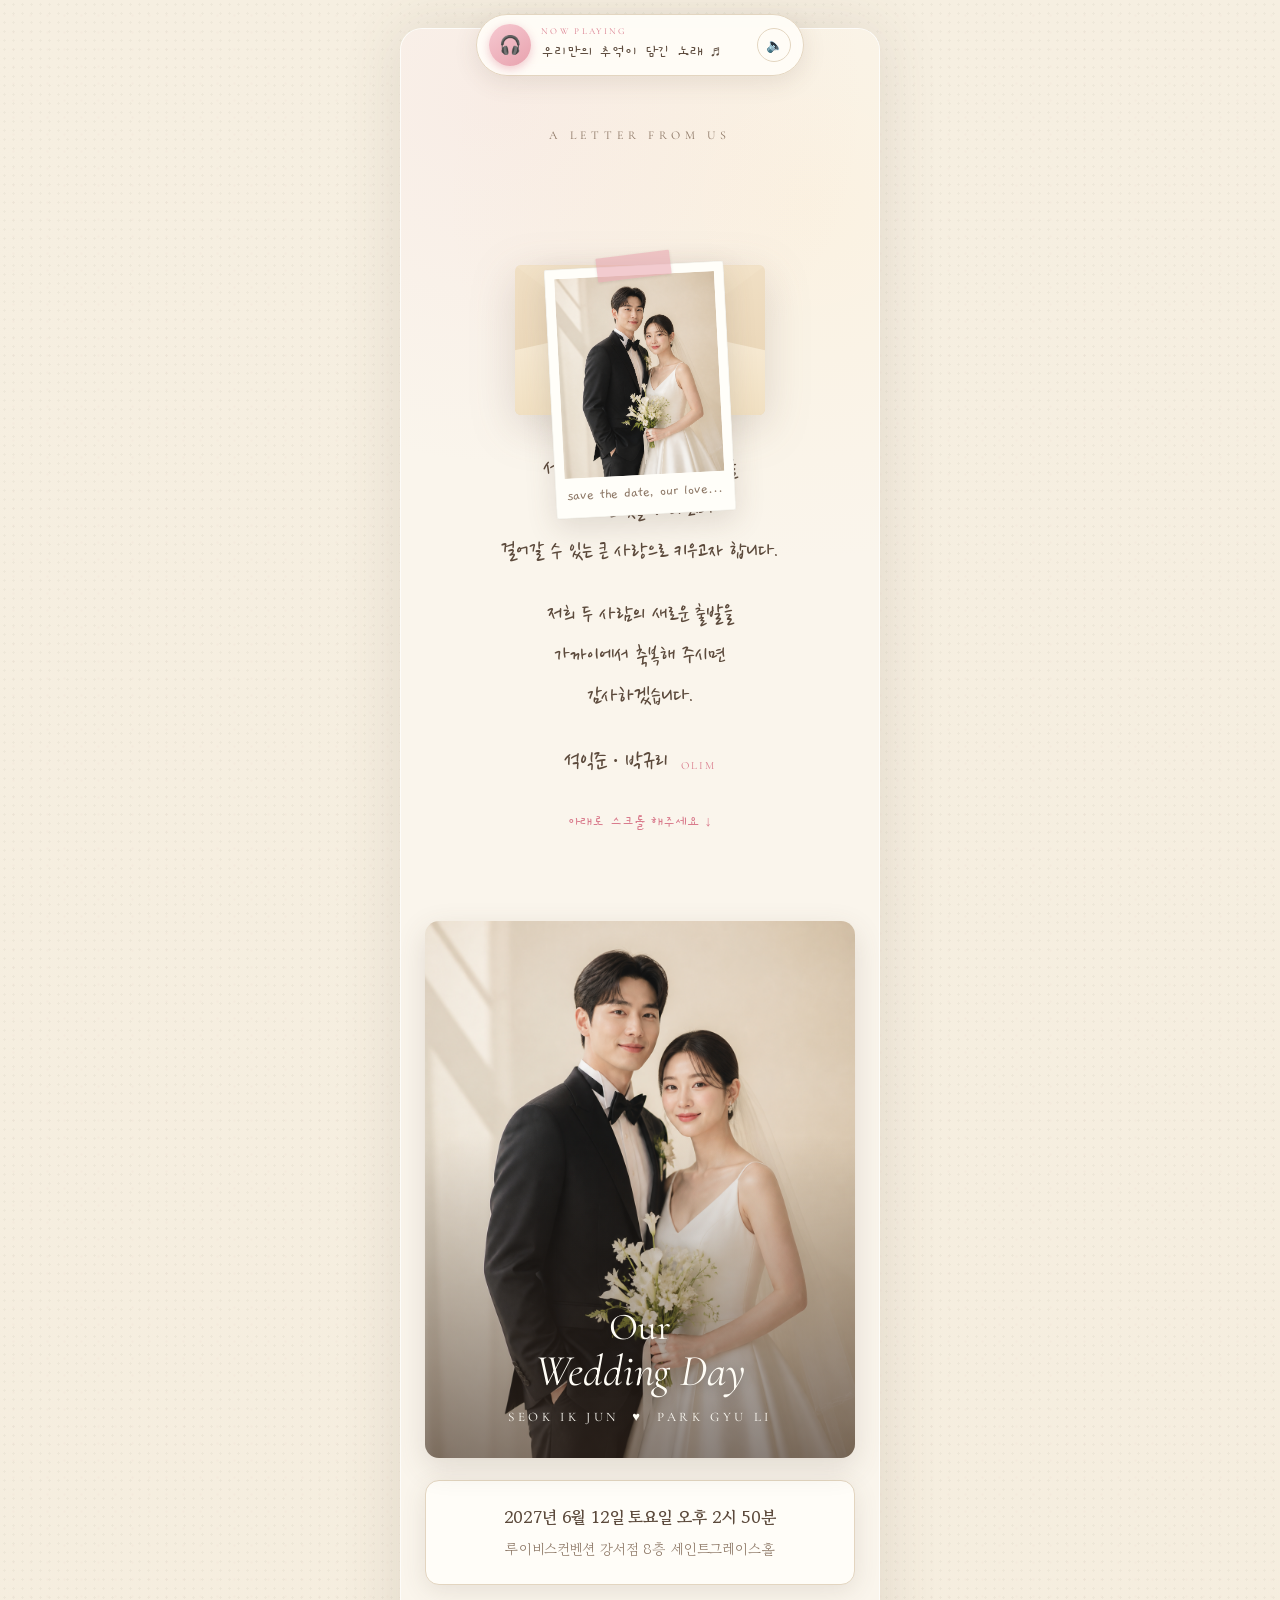
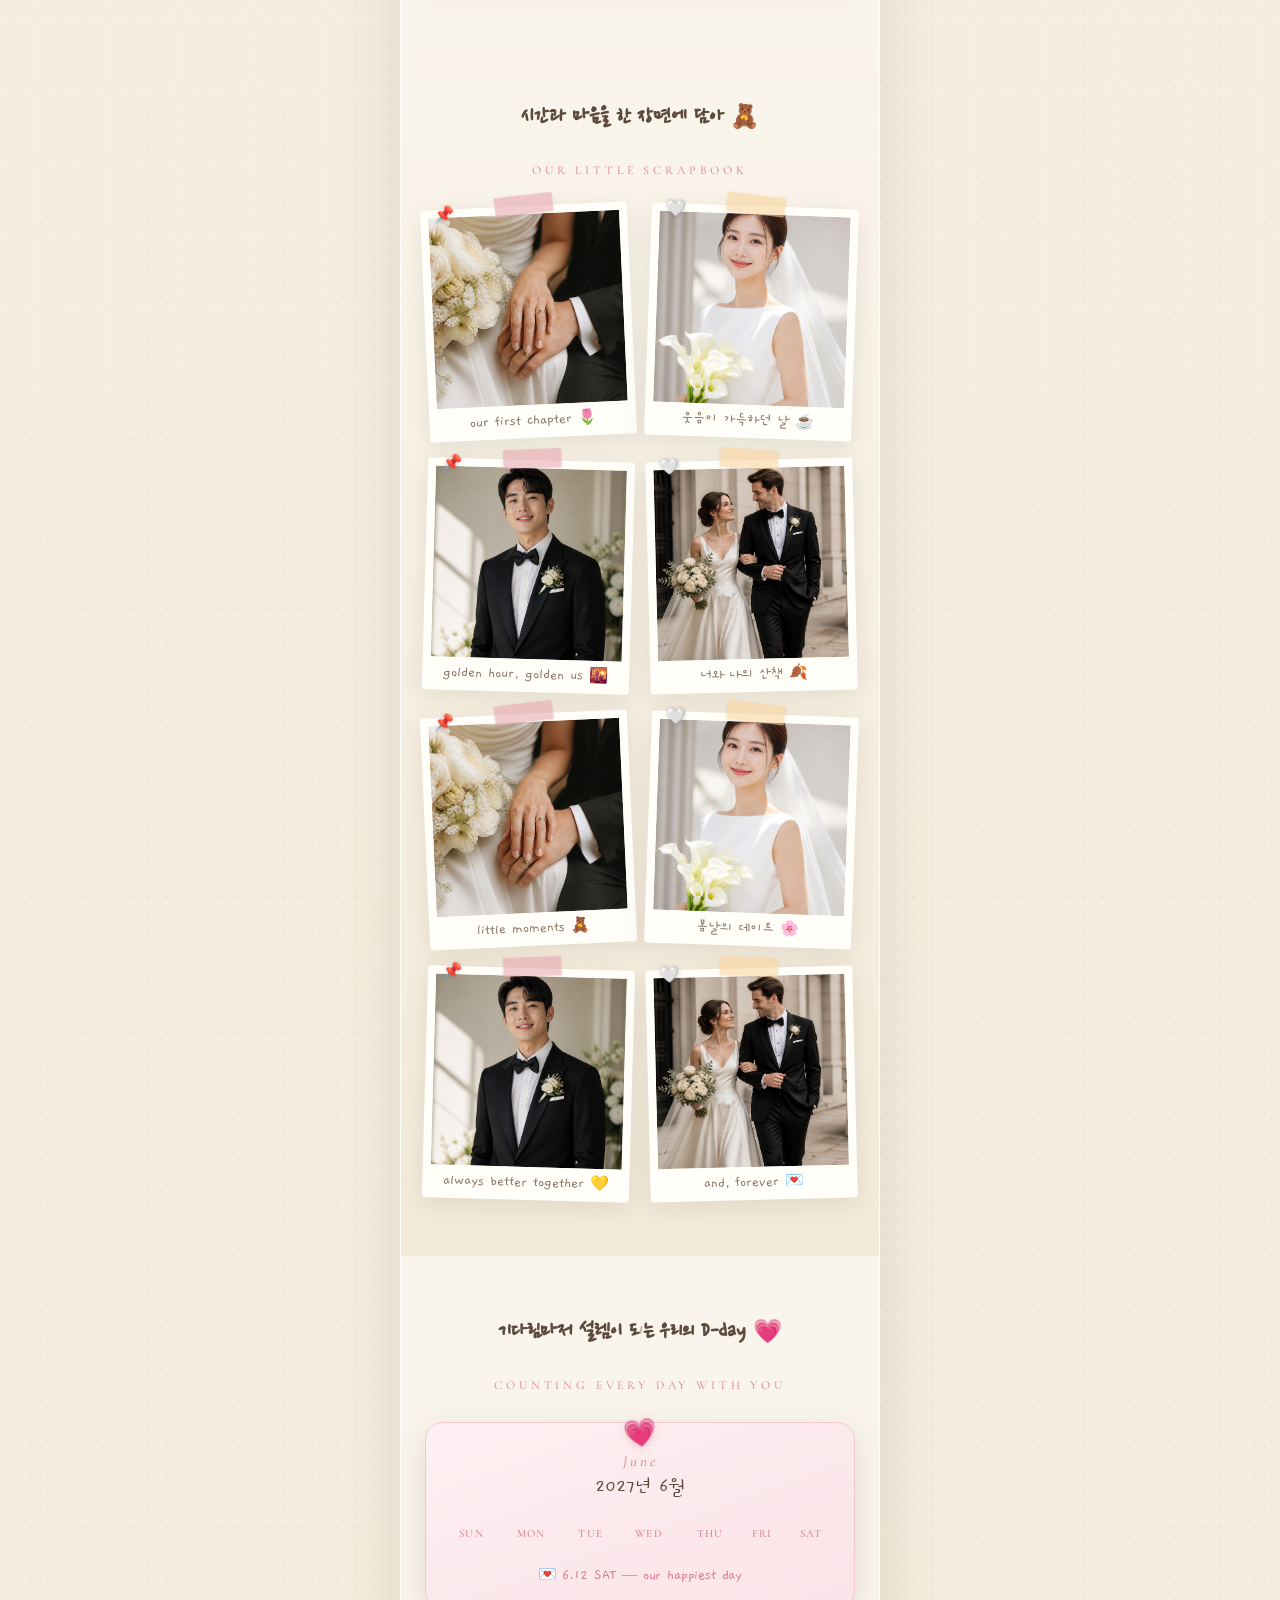
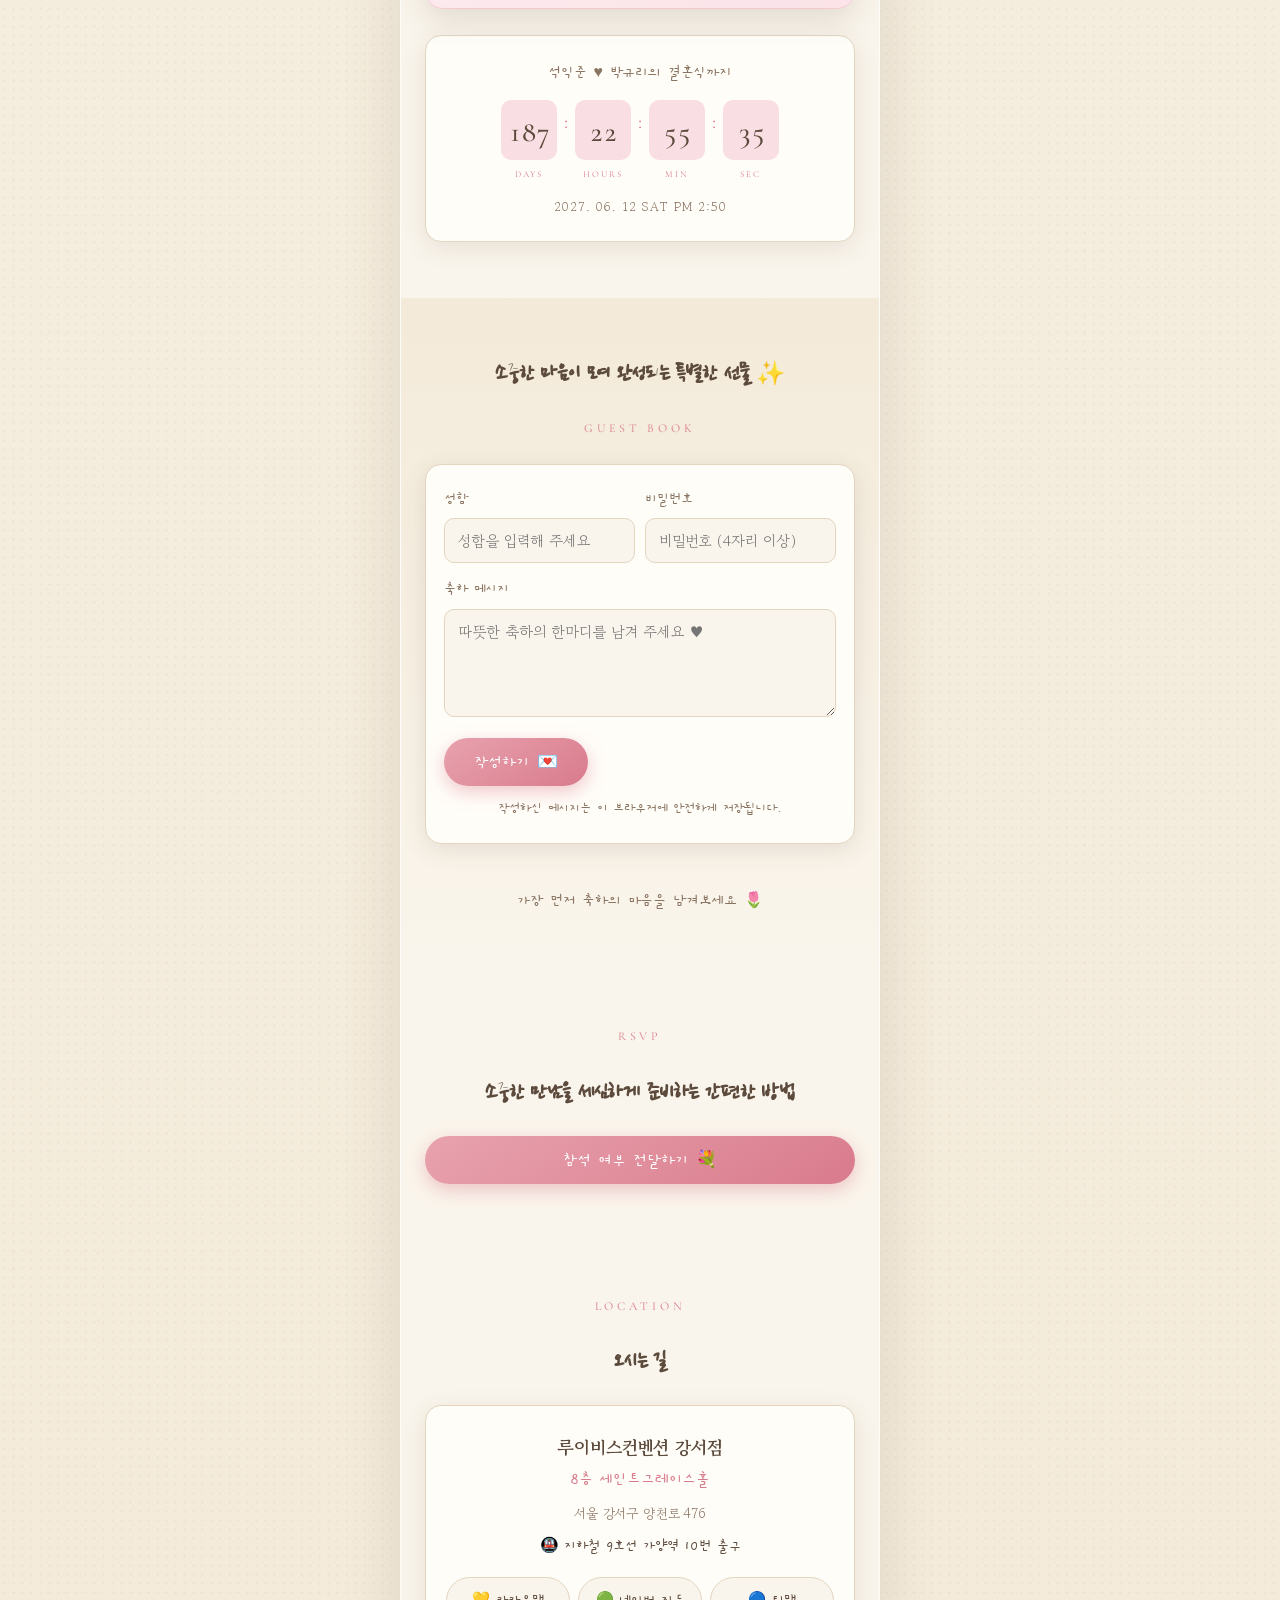
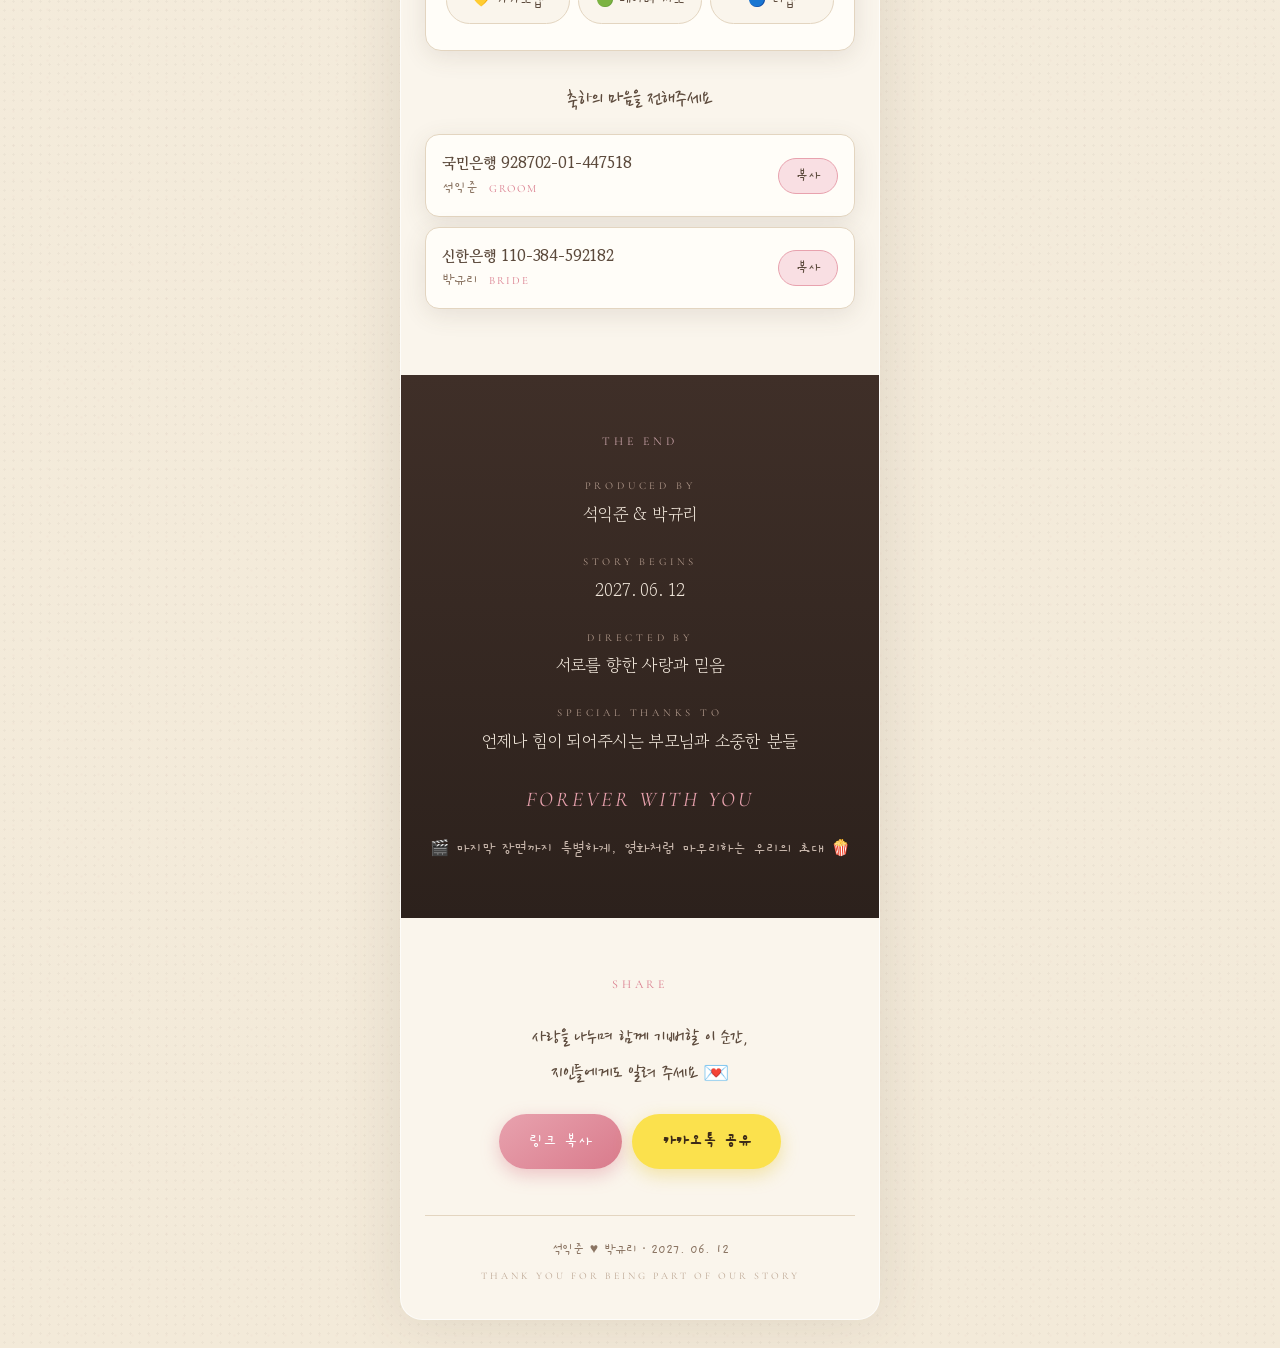
==== letter/index.html @ 95f26dcc "letter/: 감성 편지봉투·스크랩북 모바일 청첩장 추가 (기존 루트 청첩장 보존)" ====
<!DOCTYPE html>
<html lang="ko">
<head>
  <meta charset="UTF-8" />
  <meta name="viewport" content="width=device-width, initial-scale=1.0, viewport-fit=cover" />
  <title>석익준 ♥ 박규리 | A Letter From Us 💌</title>
  <meta name="description" content="서로 마주보며 다져온 시간들, 이제 한 곳을 바라보며 걸어갑니다. 2027. 06. 12. 석익준 · 박규리의 결혼식에 초대합니다." />
  <meta property="og:title" content="석익준 ♥ 박규리 | 감성 편지 청첩장" />
  <meta property="og:description" content="저희 두 사람의 새로운 출발을 가까이에서 축복해 주시면 감사하겠습니다. 2027. 06. 12 SAT PM 2:50, 루이비스컨벤션 강서점 세인트그레이스홀" />
  <meta property="og:image" content="../images/cover.jpg" />
  <meta property="og:type" content="website" />
  <link rel="preconnect" href="https://fonts.googleapis.com" />
  <link rel="preconnect" href="https://fonts.gstatic.com" crossorigin />
  <link href="https://fonts.googleapis.com/css2?family=Gaegu:wght@300;400;700&family=Nanum+Pen+Script&family=Gowun+Batang:wght@400;700&family=Cormorant+Garamond:ital,wght@0,400;0,500;1,400&display=swap" rel="stylesheet" />
  <link rel="stylesheet" href="style.css" />
</head>
<body>

  <!-- ══════════ BGM 플로팅 플레이어 ══════════ -->
  <div id="bgm-bar" class="bgm-bar" aria-label="배경음악 플레이어">
    <button id="bgm-toggle" class="bgm-toggle" type="button" aria-pressed="false" aria-label="음악 재생">
      <span class="bgm-icon" id="bgm-icon">🎧</span>
    </button>
    <div class="bgm-meta">
      <p class="bgm-label">NOW PLAYING</p>
      <p class="bgm-title" id="bgm-title">우리만의 추억이 담긴 노래 ♬</p>
    </div>
    <button id="bgm-mute" class="bgm-mute" type="button" aria-label="음소거">
      <span id="bgm-mute-icon">🔈</span>
    </button>
  </div>

  <div class="paper-wrap">

    <!-- ══════════ 섹션 1 · 편지 봉투 인트로 ══════════ -->
    <header class="sec sec-intro" id="sec-intro">
      <p class="intro-top-eng">A LETTER FROM US</p>
      <div class="envelope-scene" id="envelope-scene">
        <div class="polaroid polaroid-intro">
          <div class="polaroid-imgwrap">
            <img src="../images/cover.jpg" alt="석익준과 박규리의 웨딩 사진" loading="eager" />
          </div>
          <p class="polaroid-caption gaegu">save the date, our love 💌</p>
          <span class="sticker-tape tape-1" aria-hidden="true"></span>
        </div>
        <div class="envelope" aria-hidden="true">
          <div class="envelope-back"></div>
          <div class="envelope-front"></div>
          <div class="envelope-flap"></div>
          <span class="sticker-heart">💌</span>
        </div>
      </div>
      <div class="letter-text" id="letter-text">
        <p class="handwrite">서로 마주보며 다져온 시간들을<br />
        이제 한 곳을 바라보며<br />
        걸어갈 수 있는 큰 사랑으로 키우고자 합니다.</p>
        <p class="handwrite">저희 두 사람의 새로운 출발을<br />
        가까이에서 축복해 주시면<br />감사하겠습니다.</p>
        <p class="handwrite sign">석익준 · 박규리 <span class="small-eng">olim</span></p>
        <p class="scroll-hint" aria-hidden="true">아래로 스크롤 해주세요 ↓</p>
      </div>
    </header>

    <!-- ══════════ 섹션 3 · 메인 비주얼 ══════════ -->
    <section class="sec sec-main">
      <figure class="main-visual">
        <img src="../images/cover.jpg" alt="메인 웨딩 화보" loading="lazy" />
        <figcaption class="main-visual-text">
          <p class="caligraphy">Our</p>
          <p class="caligraphy italic">Wedding Day</p>
          <p class="names-eng">SEOK IK JUN&nbsp;&nbsp;♥&nbsp;&nbsp;PARK GYU LI</p>
        </figcaption>
      </figure>
      <div class="info-card">
        <p class="info-date">2027년 6월 12일 토요일 오후 2시 50분</p>
        <p class="info-venue">루이비스컨벤션 강서점 8층 세인트그레이스홀</p>
      </div>
    </section>

    <!-- ══════════ 섹션 4 · 스크랩북 폴라로이드 갤러리 ══════════ -->
    <section class="sec sec-gallery">
      <h2 class="sec-title handwrite">시간과 마음을 한 장면에 담아 🧸</h2>
      <p class="sec-sub-eng">OUR LITTLE SCRAPBOOK</p>
      <div class="scrapbook" id="scrapbook">
        <!-- 폴라로이드 카드는 script.js에서 안전하게 생성됩니다 -->
      </div>
    </section>

    <!-- ══════════ 섹션 5 · 하트 달력 & D-day ══════════ -->
    <section class="sec sec-dday">
      <h2 class="sec-title handwrite">기다림마저 설렘이 되는 우리의 D-day 💗</h2>
      <p class="sec-sub-eng">COUNTING EVERY DAY WITH YOU</p>
      <div class="heart-calendar-card">
        <p class="cal-month"><span class="cal-month-eng">June</span> 2027년 6월</p>
        <table class="cal-table" id="cal-table" aria-label="2027년 6월 달력">
          <!-- 달력은 script.js에서 안전하게 생성됩니다 -->
        </table>
        <p class="cal-note gaegu">💌 6.12 SAT — our happiest day</p>
      </div>
      <div class="dday-box" id="dday-box">
        <p class="dday-label">석익준 ♥ 박규리의 결혼식까지</p>
        <div class="dday-timer" id="dday-timer">
          <span class="dday-num"><b id="dd-d">--</b><i>DAYS</i></span>
          <span class="dday-colon">:</span>
          <span class="dday-num"><b id="dd-h">--</b><i>HOURS</i></span>
          <span class="dday-colon">:</span>
          <span class="dday-num"><b id="dd-m">--</b><i>MIN</i></span>
          <span class="dday-colon">:</span>
          <span class="dday-num"><b id="dd-s">--</b><i>SEC</i></span>
        </div>
        <p class="dday-text" id="dday-text">2027. 06. 12 SAT PM 2:50</p>
      </div>
    </section>

    <!-- ══════════ 섹션 6 · 축하 방명록 ══════════ -->
    <section class="sec sec-guest">
      <h2 class="sec-title handwrite">소중한 마음이 모여 완성되는 특별한 선물 ✨</h2>
      <p class="sec-sub-eng">GUEST BOOK</p>
      <form class="guest-form" id="guest-form" novalidate>
        <div class="field-row">
          <div class="field">
            <label for="guest-name">성함</label>
            <input type="text" id="guest-name" name="name" maxlength="20" placeholder="성함을 입력해 주세요" />
          </div>
          <div class="field">
            <label for="guest-pw">비밀번호</label>
            <input type="password" id="guest-pw" name="password" maxlength="20" inputmode="numeric" placeholder="비밀번호 (4자리 이상)" />
          </div>
        </div>
        <div class="field">
          <label for="guest-msg">축하 메시지</label>
          <textarea id="guest-msg" name="message" maxlength="300" rows="4" placeholder="따뜻한 축하의 한마디를 남겨 주세요 ♥"></textarea>
        </div>
        <button type="submit" class="btn btn-primary">작성하기 💌</button>
        <p class="field-note">작성하신 메시지는 이 브라우저에 안전하게 저장됩니다.</p>
      </form>
      <div class="guest-list" id="guest-list">
        <!-- 방명록 카드는 script.js에서 안전하게 생성됩니다 -->
      </div>
      <p class="guest-empty" id="guest-empty" hidden>가장 먼저 축하의 마음을 남겨보세요 🌷</p>
    </section>

    <!-- ══════════ 섹션 7 · RSVP ══════════ -->
    <section class="sec sec-rsvp">
      <p class="sec-sub-eng">RSVP</p>
      <h2 class="sec-title handwrite">소중한 만남을 세심하게 준비하는 간편한 방법</h2>
      <button type="button" class="btn btn-primary btn-block" id="rsvp-open">참석 여부 전달하기 💐</button>
      <div class="rsvp-panel" id="rsvp-panel" hidden>
        <form id="rsvp-form" novalidate>
          <div class="field">
            <label>참석 여부</label>
            <div class="chip-row" id="rsvp-attend">
              <label class="chip"><input type="radio" name="attend" value="참석" checked /><span>참석합니다 🎉</span></label>
              <label class="chip"><input type="radio" name="attend" value="불참" /><span>불참합니다 🙏</span></label>
            </div>
          </div>
          <div class="field">
            <label>신랑 · 신부측</label>
            <div class="chip-row">
              <label class="chip"><input type="radio" name="side" value="신랑측" checked /><span>신랑측</span></label>
              <label class="chip"><input type="radio" name="side" value="신부측" /><span>신부측</span></label>
            </div>
          </div>
          <div class="field">
            <label>식사 예정</label>
            <div class="chip-row">
              <label class="chip"><input type="radio" name="meal" value="식사 예정" checked /><span>식사 예정 🍽️</span></label>
              <label class="chip"><input type="radio" name="meal" value="식사 안함" /><span>식사 안함</span></label>
            </div>
          </div>
          <div class="field-row">
            <div class="field">
              <label for="rsvp-name">성함</label>
              <input type="text" id="rsvp-name" maxlength="20" placeholder="성함" />
            </div>
            <div class="field">
              <label for="rsvp-count">동행 인원</label>
              <input type="number" id="rsvp-count" min="0" max="20" value="0" inputmode="numeric" />
            </div>
          </div>
          <div class="field">
            <label for="rsvp-phone">연락처</label>
            <input type="tel" id="rsvp-phone" maxlength="15" placeholder="010-0000-0000" />
          </div>
          <button type="submit" class="btn btn-primary btn-block">전송하기</button>
          <p class="field-note">응답은 신랑 · 신부에게 전달되며, 본 브라우저에도 저장됩니다.</p>
        </form>
      </div>
    </section>

    <!-- ══════════ 섹션 8 · 오시는 길 & 계좌번호 ══════════ -->
    <section class="sec sec-map">
      <p class="sec-sub-eng">LOCATION</p>
      <h2 class="sec-title handwrite">오시는 길</h2>
      <div class="map-card">
        <p class="map-hall">루이비스컨벤션 강서점</p>
        <p class="map-floor">8층 세인트그레이스홀</p>
        <p class="map-addr">서울 강서구 양천로 476</p>
        <p class="map-subway gaegu">🚇 지하철 9호선 가양역 10번 출구</p>
        <div class="nav-btns">
          <a class="nav-btn kakao" id="nav-kakao" href="#" target="_blank" rel="noopener noreferrer"><span>💛</span> 카카오맵</a>
          <a class="nav-btn naver" id="nav-naver" href="#" target="_blank" rel="noopener noreferrer"><span>🟢</span> 네이버 지도</a>
          <a class="nav-btn tmap" id="nav-tmap" href="#" target="_blank" rel="noopener noreferrer"><span>🔵</span> 티맵</a>
        </div>
      </div>

      <div class="account-area">
        <p class="account-title">축하의 마음을 전해주세요</p>
        <div class="account-card" id="acc-groom">
          <div class="account-info">
            <p class="account-bank">국민은행 928702-01-447518</p>
            <p class="account-holder">석익준 <span class="small-eng">groom</span></p>
          </div>
          <button type="button" class="btn btn-copy" data-copy="928702-01-447518">복사</button>
        </div>
        <div class="account-card" id="acc-bride">
          <div class="account-info">
            <p class="account-bank">신한은행 110-384-592182</p>
            <p class="account-holder">박규리 <span class="small-eng">bride</span></p>
          </div>
          <button type="button" class="btn btn-copy" data-copy="110-384-592182">복사</button>
        </div>
      </div>
    </section>

    <!-- ══════════ 섹션 9 · 영화 엔딩 크레딧 ══════════ -->
    <section class="sec sec-ending">
      <p class="sec-sub-eng">THE END</p>
      <div class="ending-credits">
        <p class="credit-line"><span>PRODUCED BY</span><b>석익준 &amp; 박규리</b></p>
        <p class="credit-line"><span>STORY BEGINS</span><b>2027. 06. 12</b></p>
        <p class="credit-line"><span>DIRECTED BY</span><b>서로를 향한 사랑과 믿음</b></p>
        <p class="credit-line"><span>SPECIAL THANKS TO</span><b>언제나 힘이 되어주시는 부모님과 소중한 분들</b></p>
      </div>
      <p class="ending-forever">FOREVER WITH YOU</p>
      <p class="ending-gaegu gaegu">🎬 마지막 장면까지 특별하게, 영화처럼 마무리하는 우리의 초대 🍿</p>
    </section>

    <!-- ══════════ 섹션 10 · 공유하기 ══════════ -->
    <section class="sec sec-share">
      <p class="sec-sub-eng">SHARE</p>
      <p class="share-text">사랑을 나누며 함께 기뻐할 이 순간,<br />지인들에게도 알려 주세요 💌</p>
      <div class="share-btns">
        <button type="button" class="btn btn-primary" id="btn-copy-link">링크 복사</button>
        <a class="btn btn-kakao" id="btn-kakao" href="#" target="_blank" rel="noopener noreferrer">카카오톡 공유</a>
      </div>
      <footer class="site-footer">
        <p>석익준 ♥ 박규리 · 2027. 06. 12</p>
        <p class="footer-eng">THANK YOU FOR BEING PART OF OUR STORY</p>
      </footer>
    </section>

  </div>

  <!-- 라이트박스 모달 -->
  <div class="lightbox" id="lightbox" role="dialog" aria-modal="true" aria-label="사진 크게 보기" hidden>
    <button type="button" class="lightbox-close" id="lightbox-close" aria-label="닫기">✕</button>
    <figure class="lightbox-inner">
      <img id="lightbox-img" src="" alt="확대된 사진" />
      <figcaption id="lightbox-caption" class="gaegu"></figcaption>
    </figure>
  </div>

  <!-- 토스트 -->
  <div class="toast" id="toast" aria-live="polite" hidden></div>

  <script src="script.js" defer></script>
</body>
</html>
---- letter/style.css ----
/* ═══════════════════════════════════════════════
   석익준 ♥ 박규리 — 감성 편지봉투 · 스크랩북 청첩장
   letter/index.html 전용 스타일
   ═══════════════════════════════════════════════ */

:root {
  --cream: #faf5ec;
  --cream-deep: #f3ead9;
  --paper: #fffdf8;
  --ink: #5c4a3c;
  --ink-soft: #8a7462;
  --pink: #e8a2ae;
  --pink-deep: #d97b8c;
  --pink-soft: #f9dfe3;
  --brown-line: #e3d5c0;
  --shadow-soft: 0 6px 24px rgba(92, 74, 60, 0.12);
  --shadow-card: 0 10px 30px rgba(92, 74, 60, 0.16);
  --font-hand: 'Nanum Pen Script', 'Gaegu', cursive;
  --font-gaegu: 'Gaegu', cursive;
  --font-serif: 'Gowun Batang', serif;
  --font-eng: 'Cormorant Garamond', serif;
}

* { margin: 0; padding: 0; box-sizing: border-box; }

html { scroll-behavior: smooth; }

body {
  font-family: var(--font-serif);
  color: var(--ink);
  background-color: var(--cream-deep);
  /* 종이 질감: 은은한 그레인/점 묘음 */
  background-image:
    radial-gradient(rgba(92, 74, 60, 0.045) 1px, transparent 1.4px),
    radial-gradient(rgba(217, 123, 140, 0.03) 1px, transparent 1.6px),
    linear-gradient(180deg, #f6efe1 0%, #f3ead9 100%);
  background-size: 9px 9px, 17px 17px, auto;
  background-position: 0 0, 5px 7px, 0 0;
  -webkit-font-smoothing: antialiased;
  line-height: 1.7;
  letter-spacing: -0.01em;
}

.paper-wrap {
  max-width: 480px;
  margin: 0 auto;
  background: var(--cream);
  box-shadow: 0 0 60px rgba(92, 74, 60, 0.14);
  overflow: hidden;
}

@media (min-width: 481px) {
  body { padding: 28px 0; }
  .paper-wrap { border-radius: 22px; border: 1px solid rgba(255, 255, 255, 0.7); }
}

.sec { padding: 56px 24px; }

.sec-title {
  font-family: var(--font-hand);
  font-size: 27px;
  color: var(--ink);
  text-align: center;
  margin-bottom: 6px;
  word-break: keep-all;
}

.sec-sub-eng {
  font-family: var(--font-eng);
  font-size: 12px;
  letter-spacing: 0.32em;
  text-align: center;
  color: var(--pink-deep);
  margin-bottom: 26px;
  text-transform: uppercase;
}

.gaegu { font-family: var(--font-gaegu); }
.small-eng {
  font-family: var(--font-eng);
  font-size: 11px;
  letter-spacing: 0.18em;
  color: var(--pink-deep);
  text-transform: uppercase;
  margin-left: 6px;
}

/* ══════════ BGM 플로팅 플레이어 ══════════ */
.bgm-bar {
  position: fixed;
  top: 14px;
  left: 50%;
  transform: translateX(-50%);
  width: min(328px, calc(100% - 28px));
  z-index: 900;
  display: flex;
  align-items: center;
  gap: 10px;
  padding: 9px 12px;
  background: rgba(255, 253, 248, 0.93);
  border: 1px solid var(--brown-line);
  border-radius: 999px;
  box-shadow: var(--shadow-soft);
  backdrop-filter: blur(6px);
  -webkit-backdrop-filter: blur(6px);
}

.bgm-toggle {
  flex: 0 0 auto;
  width: 42px; height: 42px;
  border: none;
  border-radius: 50%;
  background: linear-gradient(145deg, #f6c9d1, var(--pink));
  font-size: 18px;
  cursor: pointer;
  box-shadow: 0 3px 10px rgba(217, 123, 140, 0.4);
  transition: transform 0.2s ease;
}
.bgm-toggle:active { transform: scale(0.92); }
.bgm-toggle.playing .bgm-icon { animation: bgm-bounce 0.9s ease-in-out infinite; }
@keyframes bgm-bounce {
  0%, 100% { transform: translateY(0); }
  50% { transform: translateY(-3px) rotate(-6deg); }
}

.bgm-meta { flex: 1 1 auto; min-width: 0; text-align: left; }
.bgm-label {
  font-family: var(--font-eng);
  font-size: 9px;
  letter-spacing: 0.26em;
  color: var(--pink-deep);
}
.bgm-title {
  font-family: var(--font-gaegu);
  font-size: 15.5px;
  color: var(--ink);
  white-space: nowrap;
  overflow: hidden;
  text-overflow: ellipsis;
}

.bgm-mute {
  flex: 0 0 auto;
  width: 34px; height: 34px;
  border: 1px solid var(--brown-line);
  border-radius: 50%;
  background: transparent;
  font-size: 14px;
  cursor: pointer;
  color: var(--ink-soft);
}

/* ══════════ 섹션 1 · 편지 봉투 인트로 ══════════ */
.sec-intro {
  padding-top: 96px;
  background:
    radial-gradient(circle at 20% 8%, rgba(232, 162, 174, 0.10), transparent 42%),
    radial-gradient(circle at 85% 20%, rgba(255, 220, 160, 0.14), transparent 45%),
    var(--cream);
  text-align: center;
}

.intro-top-eng {
  font-family: var(--font-eng);
  font-size: 12px;
  letter-spacing: 0.4em;
  color: var(--ink-soft);
  margin-bottom: 34px;
}

.envelope-scene {
  position: relative;
  width: 250px;
  margin: 0 auto 8px;
  perspective: 800px;
}

.envelope {
  position: relative;
  margin-top: 120px;
  height: 150px;
  filter: drop-shadow(0 12px 22px rgba(92, 74, 60, 0.18));
}
.envelope-back {
  position: absolute; inset: 0;
  background: linear-gradient(180deg, #f0dfc4, #e8d3b3);
  border-radius: 6px;
}
.envelope-front {
  position: absolute; left: 0; right: 0; bottom: 0;
  height: 62%;
  background: linear-gradient(180deg, #f8ecd7, #f1e0c2);
  border-radius: 0 0 6px 6px;
  clip-path: polygon(0 30%, 50% 0, 100% 30%, 100% 100%, 0 100%);
}
.envelope-flap {
  position: absolute; top: 0; left: 0; right: 0;
  height: 62%;
  background: linear-gradient(180deg, #f2e2c8, #ecd9b8);
  clip-path: polygon(0 0, 100% 0, 50% 100%);
  transform-origin: top center;
  border-radius: 6px 6px 0 0;
  z-index: 3;
}
.envelope.opened .envelope-flap { transform: rotateX(178deg); z-index: 0; }
.sticker-heart {
  position: absolute;
  left: 50%; bottom: 56px;
  transform: translateX(-50%);
  font-size: 26px;
  z-index: 4;
}

.polaroid-intro {
  position: absolute;
  top: 0; left: 50%;
  transform: translateX(-50%) rotate(-3deg);
  z-index: 2;
  animation: floaty 4.5s ease-in-out infinite;
}
@keyframes floaty {
  0%, 100% { transform: translateX(-50%) rotate(-3deg) translateY(0); }
  50% { transform: translateX(-50%) rotate(-2deg) translateY(-7px); }
}

.polaroid {
  width: 180px;
  background: #fffef9;
  padding: 9px 9px 6px;
  border: 1px solid rgba(92, 74, 60, 0.08);
  box-shadow: var(--shadow-card);
  border-radius: 3px;
}
.polaroid-imgwrap {
  width: 100%;
  aspect-ratio: 4 / 5;
  overflow: hidden;
  background: var(--cream-deep);
}
.polaroid-imgwrap img { width: 100%; height: 100%; object-fit: cover; display: block; }
.polaroid-caption {
  font-size: 15px;
  color: var(--ink-soft);
  padding: 5px 2px 2px;
  white-space: nowrap;
  overflow: hidden;
  text-overflow: ellipsis;
}

.sticker-tape {
  position: absolute;
  width: 74px; height: 24px;
  background: rgba(232, 162, 174, 0.55);
  box-shadow: 0 1px 3px rgba(92, 74, 60, 0.14);
  top: -11px; left: 50%;
  transform: translateX(-50%) rotate(-4deg);
  border-radius: 1px;
}
.tape-1 { top: -12px; }

.letter-text { margin-top: 34px; }
.handwrite {
  font-family: var(--font-hand);
  font-size: 23.5px;
  line-height: 1.75;
  color: var(--ink);
  margin-bottom: 22px;
  word-break: keep-all;
}
.handwrite.sign { font-size: 25px; margin-bottom: 10px; }

.scroll-hint {
  font-family: var(--font-gaegu);
  font-size: 14.5px;
  color: var(--pink-deep);
  margin-top: 26px;
  animation: hint-blink 2s ease-in-out infinite;
}
@keyframes hint-blink { 0%, 100% { opacity: 0.45; } 50% { opacity: 1; } }

/* ══════════ 섹션 3 · 메인 비주얼 ══════════ */
.sec-main { padding-top: 30px; }
.main-visual { position: relative; border-radius: 14px; overflow: hidden; box-shadow: var(--shadow-card); }
.main-visual img { width: 100%; display: block; aspect-ratio: 4 / 5; object-fit: cover; }
.main-visual-text {
  position: absolute; inset: 0;
  display: flex; flex-direction: column; justify-content: flex-end; align-items: center;
  padding-bottom: 30px;
  background: linear-gradient(180deg, transparent 40%, rgba(50, 34, 24, 0.55) 100%);
  color: #fffdf6;
}
.caligraphy { font-family: var(--font-eng); font-size: 38px; line-height: 1.05; text-shadow: 0 2px 12px rgba(0,0,0,0.3); }
.caligraphy.italic { font-style: italic; font-size: 44px; }
.names-eng { font-family: var(--font-eng); font-size: 13px; letter-spacing: 0.28em; margin-top: 12px; }

.info-card {
  margin-top: 22px;
  padding: 22px 18px;
  background: var(--paper);
  border: 1px solid var(--brown-line);
  border-radius: 14px;
  box-shadow: var(--shadow-soft);
  text-align: center;
}
.info-date { font-size: 16.5px; font-weight: 700; color: var(--ink); }
.info-venue { font-size: 14.5px; color: var(--ink-soft); margin-top: 6px; word-break: keep-all; }

/* ══════════ 섹션 4 · 스크랩북 갤러리 ══════════ */
.sec-gallery { background: linear-gradient(180deg, var(--cream) 0%, var(--cream-deep) 100%); }
.scrapbook {
  display: flex; flex-wrap: wrap; justify-content: center;
  gap: 22px 16px;
}
.polaroid-card {
  position: relative;
  width: calc(50% - 8px);
  background: #fffef9;
  padding: 8px 8px 6px;
  border: 1px solid rgba(92, 74, 60, 0.08);
  border-radius: 3px;
  box-shadow: var(--shadow-soft);
  cursor: zoom-in;
  transition: transform 0.25s ease, box-shadow 0.25s ease;
  border: none;
  font-family: inherit;
}
.polaroid-card:nth-child(4n+1) { transform: rotate(-2.6deg); }
.polaroid-card:nth-child(4n+2) { transform: rotate(2deg); }
.polaroid-card:nth-child(4n+3) { transform: rotate(1.6deg); }
.polaroid-card:nth-child(4n) { transform: rotate(-1.4deg); }
.polaroid-card:hover, .polaroid-card:focus-visible {
  transform: rotate(0deg) scale(1.04);
  box-shadow: var(--shadow-card);
  z-index: 2;
}
.polaroid-card .polaroid-imgwrap { aspect-ratio: 1 / 1; }
.polaroid-card .sticker-tape { width: 58px; height: 19px; }
.polaroid-card:nth-child(even) .sticker-tape { background: rgba(250, 214, 160, 0.6); transform: translateX(-50%) rotate(5deg); }
.polaroid-card .sticker-pin {
  position: absolute; top: -9px; left: 14px;
  font-size: 16px;
  filter: drop-shadow(0 1px 2px rgba(0,0,0,0.2));
}

/* ══════════ 섹션 5 · 하트 달력 & D-day ══════════ */
.heart-calendar-card {
  position: relative;
  background: linear-gradient(160deg, #fdf0f2 0%, #fbe3e8 100%);
  border: 1px solid #f3c8d1;
  border-radius: 18px;
  padding: 26px 18px 20px;
  box-shadow: var(--shadow-card);
  text-align: center;
}
.heart-calendar-card::before {
  content: "💗";
  position: absolute;
  top: -15px; left: 50%;
  transform: translateX(-50%) rotate(-8deg);
  font-size: 27px;
  filter: drop-shadow(0 2px 4px rgba(217, 123, 140, 0.4));
}
.cal-month { font-family: var(--font-gaegu); font-size: 20px; color: var(--ink); margin-bottom: 14px; }
.cal-month-eng {
  display: block;
  font-family: var(--font-eng);
  font-style: italic;
  font-size: 15px;
  letter-spacing: 0.2em;
  color: var(--pink-deep);
  margin-bottom: -4px;
}
.cal-table { width: 100%; border-collapse: collapse; margin: 0 auto; }
.cal-table th {
  font-family: var(--font-eng);
  font-size: 11px;
  letter-spacing: 0.1em;
  color: var(--pink-deep);
  font-weight: 500;
  padding: 7px 0;
}
.cal-table td {
  font-family: var(--font-gaegu);
  font-size: 15.5px;
  color: var(--ink-soft);
  padding: 6.5px 0;
}
.cal-table td.sun { color: #d9888f; }
.cal-table td.today-heart {
  position: relative;
  color: #fff;
  font-weight: 700;
  z-index: 0;
}
.cal-table td.today-heart::before {
  content: "";
  position: absolute;
  left: 50%; top: 50%;
  transform: translate(-50%, -52%);
  width: 34px; height: 32px;
  background: radial-gradient(circle at 30% 32%, var(--pink-deep), #c96375);
  border-radius: 50% 50% 48% 48%;
  clip-path: path('M17 30 C6 21 0 14 0 8.5 A 8.5 8.5 0 0 1 17 6 A 8.5 8.5 0 0 1 34 8.5 C34 14 28 21 17 30 Z');
  z-index: -1;
  box-shadow: 0 3px 8px rgba(217, 123, 140, 0.5);
}
.cal-note { font-size: 15px; color: var(--pink-deep); margin-top: 12px; }

.dday-box {
  margin-top: 26px;
  background: var(--paper);
  border: 1px solid var(--brown-line);
  border-radius: 16px;
  padding: 24px 12px;
  box-shadow: var(--shadow-soft);
  text-align: center;
}
.dday-label { font-family: var(--font-gaegu); font-size: 16px; color: var(--ink-soft); margin-bottom: 12px; }
.dday-timer { display: flex; justify-content: center; align-items: flex-start; gap: 7px; }
.dday-num { display: flex; flex-direction: column; align-items: center; min-width: 56px; }
.dday-num b {
  font-family: var(--font-eng);
  font-size: 29px;
  font-weight: 500;
  color: var(--ink);
  font-variant-numeric: tabular-nums;
  background: var(--pink-soft);
  border-radius: 10px;
  padding: 7px 0 4px;
  width: 100%;
}
.dday-num i {
  font-style: normal;
  font-family: var(--font-eng);
  font-size: 9px;
  letter-spacing: 0.24em;
  color: var(--pink-deep);
  margin-top: 7px;
}
.dday-colon { font-family: var(--font-eng); font-size: 21px; color: var(--pink-deep); line-height: 2.1; }
.dday-text { font-size: 12.5px; color: var(--ink-soft); margin-top: 14px; letter-spacing: 0.08em; }

/* ══════════ 섹션 6 · 방명록 ══════════ */
.sec-guest { background: linear-gradient(180deg, var(--cream-deep), var(--cream)); }
.guest-form, .rsvp-panel form {
  background: var(--paper);
  border: 1px solid var(--brown-line);
  border-radius: 16px;
  padding: 22px 18px;
  box-shadow: var(--shadow-soft);
}
.field { margin-bottom: 14px; text-align: left; }
.field-row { display: flex; gap: 10px; }
.field-row .field { flex: 1 1 0; min-width: 0; }
.field label {
  display: block;
  font-family: var(--font-gaegu);
  font-size: 15px;
  color: var(--ink-soft);
  margin-bottom: 6px;
}
.field input, .field textarea {
  width: 100%;
  font-family: var(--font-serif);
  font-size: 15px;
  color: var(--ink);
  background: var(--cream);
  border: 1px solid var(--brown-line);
  border-radius: 10px;
  padding: 11px 13px;
  outline: none;
  transition: border-color 0.2s ease, box-shadow 0.2s ease;
}
.field input:focus, .field textarea:focus {
  border-color: var(--pink);
  box-shadow: 0 0 0 3px rgba(232, 162, 174, 0.22);
}
.field textarea { resize: vertical; min-height: 92px; }
.field-note {
  font-family: var(--font-gaegu);
  font-size: 13.5px;
  color: var(--ink-soft);
  text-align: center;
  margin-top: 12px;
  word-break: keep-all;
}

.btn {
  display: inline-block;
  font-family: var(--font-gaegu);
  font-size: 17px;
  border: none;
  cursor: pointer;
  border-radius: 999px;
  padding: 13px 30px;
  transition: transform 0.18s ease, box-shadow 0.18s ease, background 0.18s ease;
  text-decoration: none;
  color: inherit;
  text-align: center;
}
.btn:active { transform: scale(0.96); }
.btn-primary {
  background: linear-gradient(145deg, var(--pink), var(--pink-deep));
  color: #fff;
  box-shadow: 0 6px 18px rgba(217, 123, 140, 0.4);
}
.btn-primary:hover { box-shadow: 0 8px 22px rgba(217, 123, 140, 0.5); }
.btn-block { display: block; width: 100%; }

.guest-list { margin-top: 22px; display: flex; flex-direction: column; gap: 14px; }
.guest-card {
  position: relative;
  background: var(--paper);
  border: 1px solid var(--brown-line);
  border-radius: 14px;
  padding: 16px 16px 12px;
  box-shadow: var(--shadow-soft);
  text-align: left;
  animation: card-in 0.35s ease;
}
@keyframes card-in { from { opacity: 0; transform: translateY(10px); } to { opacity: 1; transform: none; } }
.guest-card-head { display: flex; align-items: center; gap: 8px; margin-bottom: 7px; }
.guest-card-name { font-family: var(--font-gaegu); font-size: 17.5px; font-weight: 700; color: var(--ink); }
.guest-card-date { font-family: var(--font-eng); font-size: 11px; color: var(--ink-soft); letter-spacing: 0.06em; margin-left: auto; }
.guest-card-msg { font-size: 15px; color: var(--ink); white-space: pre-wrap; word-break: keep-all; }
.guest-card-del {
  position: absolute; top: 9px; right: 10px;
  background: none; border: none;
  font-size: 13px;
  color: #c9b8a6;
  cursor: pointer;
}
.guest-card-del:hover { color: var(--pink-deep); }
.guest-empty {
  font-family: var(--font-gaegu);
  font-size: 15.5px;
  color: var(--ink-soft);
  text-align: center;
  margin-top: 22px;
}

/* ══════════ 섹션 7 · RSVP ══════════ */
.sec-rsvp { text-align: center; }
.rsvp-panel { margin-top: 18px; text-align: left; animation: card-in 0.35s ease; }
.chip-row { display: flex; gap: 8px; flex-wrap: wrap; }
.chip { position: relative; flex: 1 1 0; min-width: 96px; cursor: pointer; }
.chip input { position: absolute; opacity: 0; pointer-events: none; }
.chip span {
  display: block;
  font-family: var(--font-gaegu);
  font-size: 15.5px;
  text-align: center;
  padding: 10px 8px;
  background: var(--cream);
  border: 1px solid var(--brown-line);
  border-radius: 999px;
  color: var(--ink-soft);
  transition: all 0.2s ease;
  word-break: keep-all;
}
.chip input:checked + span {
  background: var(--pink-soft);
  border-color: var(--pink);
  color: var(--ink);
  font-weight: 700;
}
.chip input:focus-visible + span { box-shadow: 0 0 0 3px rgba(232, 162, 174, 0.3); }

/* ══════════ 섹션 8 · 오시는 길 & 계좌 ══════════ */
.map-card {
  background: var(--paper);
  border: 1px solid var(--brown-line);
  border-radius: 16px;
  padding: 26px 20px;
  box-shadow: var(--shadow-soft);
  text-align: center;
}
.map-hall { font-size: 18px; font-weight: 700; }
.map-floor { font-family: var(--font-gaegu); font-size: 17px; color: var(--pink-deep); margin-top: 3px; }
.map-addr { font-size: 13.5px; color: var(--ink-soft); margin-top: 7px; }
.map-subway { font-size: 15px; margin-top: 9px; color: var(--ink); }
.nav-btns { display: flex; gap: 8px; margin-top: 18px; }
.nav-btn {
  flex: 1 1 0;
  font-family: var(--font-gaegu);
  font-size: 14.5px;
  text-decoration: none;
  color: var(--ink);
  background: var(--cream);
  border: 1px solid var(--brown-line);
  border-radius: 999px;
  padding: 10px 4px;
  transition: transform 0.18s ease, box-shadow 0.18s ease;
  white-space: nowrap;
}
.nav-btn:hover { transform: translateY(-2px); box-shadow: var(--shadow-soft); }

.account-area { margin-top: 30px; text-align: center; }
.account-title { font-family: var(--font-hand); font-size: 22px; margin-bottom: 16px; }
.account-card {
  display: flex; align-items: center; gap: 10px;
  background: var(--paper);
  border: 1px solid var(--brown-line);
  border-radius: 14px;
  padding: 15px 16px;
  box-shadow: var(--shadow-soft);
  margin-bottom: 10px;
}
.account-info { flex: 1 1 auto; min-width: 0; text-align: left; }
.account-bank { font-size: 15px; font-weight: 700; font-variant-numeric: tabular-nums; }
.account-holder { font-family: var(--font-gaegu); font-size: 14.5px; color: var(--ink-soft); }
.btn-copy {
  flex: 0 0 auto;
  font-size: 14.5px;
  padding: 8px 17px;
  background: var(--pink-soft);
  color: var(--ink);
  border: 1px solid var(--pink);
  border-radius: 999px;
}
.btn-copy:hover { background: var(--pink); color: #fff; }

/* ══════════ 섹션 9 · 영화 엔딩 크레딧 ══════════ */
.sec-ending {
  background: linear-gradient(180deg, #3f2f28 0%, #2c211c 100%);
  color: #f0e6da;
  text-align: center;
}
.sec-ending .sec-sub-eng { color: #c9a3a8; }
.ending-credits { margin: 8px auto 26px; max-width: 340px; }
.credit-line { margin-bottom: 24px; animation: credit-fade 1.4s ease both; }
.credit-line:nth-child(1) { animation-delay: 0.15s; }
.credit-line:nth-child(2) { animation-delay: 0.45s; }
.credit-line:nth-child(3) { animation-delay: 0.75s; }
.credit-line:nth-child(4) { animation-delay: 1.05s; }
@keyframes credit-fade { from { opacity: 0; transform: translateY(14px); } to { opacity: 1; transform: none; } }
.credit-line span {
  display: block;
  font-family: var(--font-eng);
  font-size: 10.5px;
  letter-spacing: 0.36em;
  color: #b39b8d;
  margin-bottom: 5px;
}
.credit-line b {
  font-family: var(--font-serif);
  font-size: 17px;
  font-weight: 400;
  color: #f0e6da;
  word-break: keep-all;
}
.ending-forever {
  font-family: var(--font-eng);
  font-style: italic;
  font-size: 21px;
  letter-spacing: 0.14em;
  color: var(--pink);
  margin-bottom: 18px;
}
.ending-gaegu { font-size: 15.5px; color: #c9b8ad; word-break: keep-all; }

/* ══════════ 섹션 10 · 공유하기 ══════════ */
.sec-share { text-align: center; padding-bottom: 34px; }
.share-text { font-family: var(--font-hand); font-size: 21px; margin-bottom: 22px; word-break: keep-all; }
.share-btns { display: flex; justify-content: center; gap: 10px; flex-wrap: wrap; }
.btn-kakao {
  background: #fbe14d;
  color: #3c2a18;
  font-weight: 700;
  box-shadow: 0 6px 18px rgba(230, 200, 60, 0.4);
}
.btn-kakao:hover { box-shadow: 0 8px 22px rgba(230, 200, 60, 0.5); }
.site-footer { margin-top: 46px; padding-top: 22px; border-top: 1px solid var(--brown-line); }
.site-footer p { font-family: var(--font-gaegu); font-size: 14px; color: var(--ink-soft); }
.site-footer .footer-eng {
  font-family: var(--font-eng);
  font-size: 10px;
  letter-spacing: 0.3em;
  margin-top: 6px;
  color: #bda794;
}

/* ══════════ 라이트박스 ══════════ */
.lightbox {
  position: fixed; inset: 0;
  z-index: 1000;
  background: rgba(44, 33, 28, 0.88);
  display: flex; align-items: center; justify-content: center;
  padding: 24px;
  backdrop-filter: blur(4px);
  -webkit-backdrop-filter: blur(4px);
}
.lightbox[hidden] { display: none; }
.lightbox-inner { max-width: 92vw; max-height: 86vh; text-align: center; }
.lightbox-inner img {
  max-width: 100%;
  max-height: 74vh;
  border-radius: 8px;
  border: 6px solid #fffef9;
  box-shadow: 0 18px 60px rgba(0, 0, 0, 0.5);
  object-fit: contain;
}
.lightbox-inner figcaption {
  font-size: 17px;
  color: #f0e6da;
  margin-top: 14px;
}
.lightbox-close {
  position: absolute;
  top: 18px; right: 18px;
  width: 42px; height: 42px;
  border-radius: 50%;
  border: 1px solid rgba(255, 255, 255, 0.4);
  background: rgba(255, 255, 255, 0.12);
  color: #fffef9;
  font-size: 17px;
  cursor: pointer;
}

/* ══════════ 토스트 ══════════ */
.toast {
  position: fixed;
  left: 50%; bottom: 42px;
  transform: translateX(-50%) translateY(10px);
  z-index: 1100;
  background: rgba(60, 44, 34, 0.92);
  color: #fffdf6;
  font-family: var(--font-gaegu);
  font-size: 15.5px;
  padding: 11px 22px;
  border-radius: 999px;
  box-shadow: 0 8px 24px rgba(0, 0, 0, 0.28);
  opacity: 0;
  transition: opacity 0.25s ease, transform 0.25s ease;
  pointer-events: none;
  max-width: calc(100vw - 40px);
  text-align: center;
  word-break: keep-all;
}
.toast.show { opacity: 1; transform: translateX(-50%) translateY(0); }

/* 접근성 */
@media (prefers-reduced-motion: reduce) {
  *, *::before, *::after { animation-duration: 0.01ms !important; animation-iteration-count: 1 !important; transition-duration: 0.01ms !important; }
  html { scroll-behavior: auto; }
}
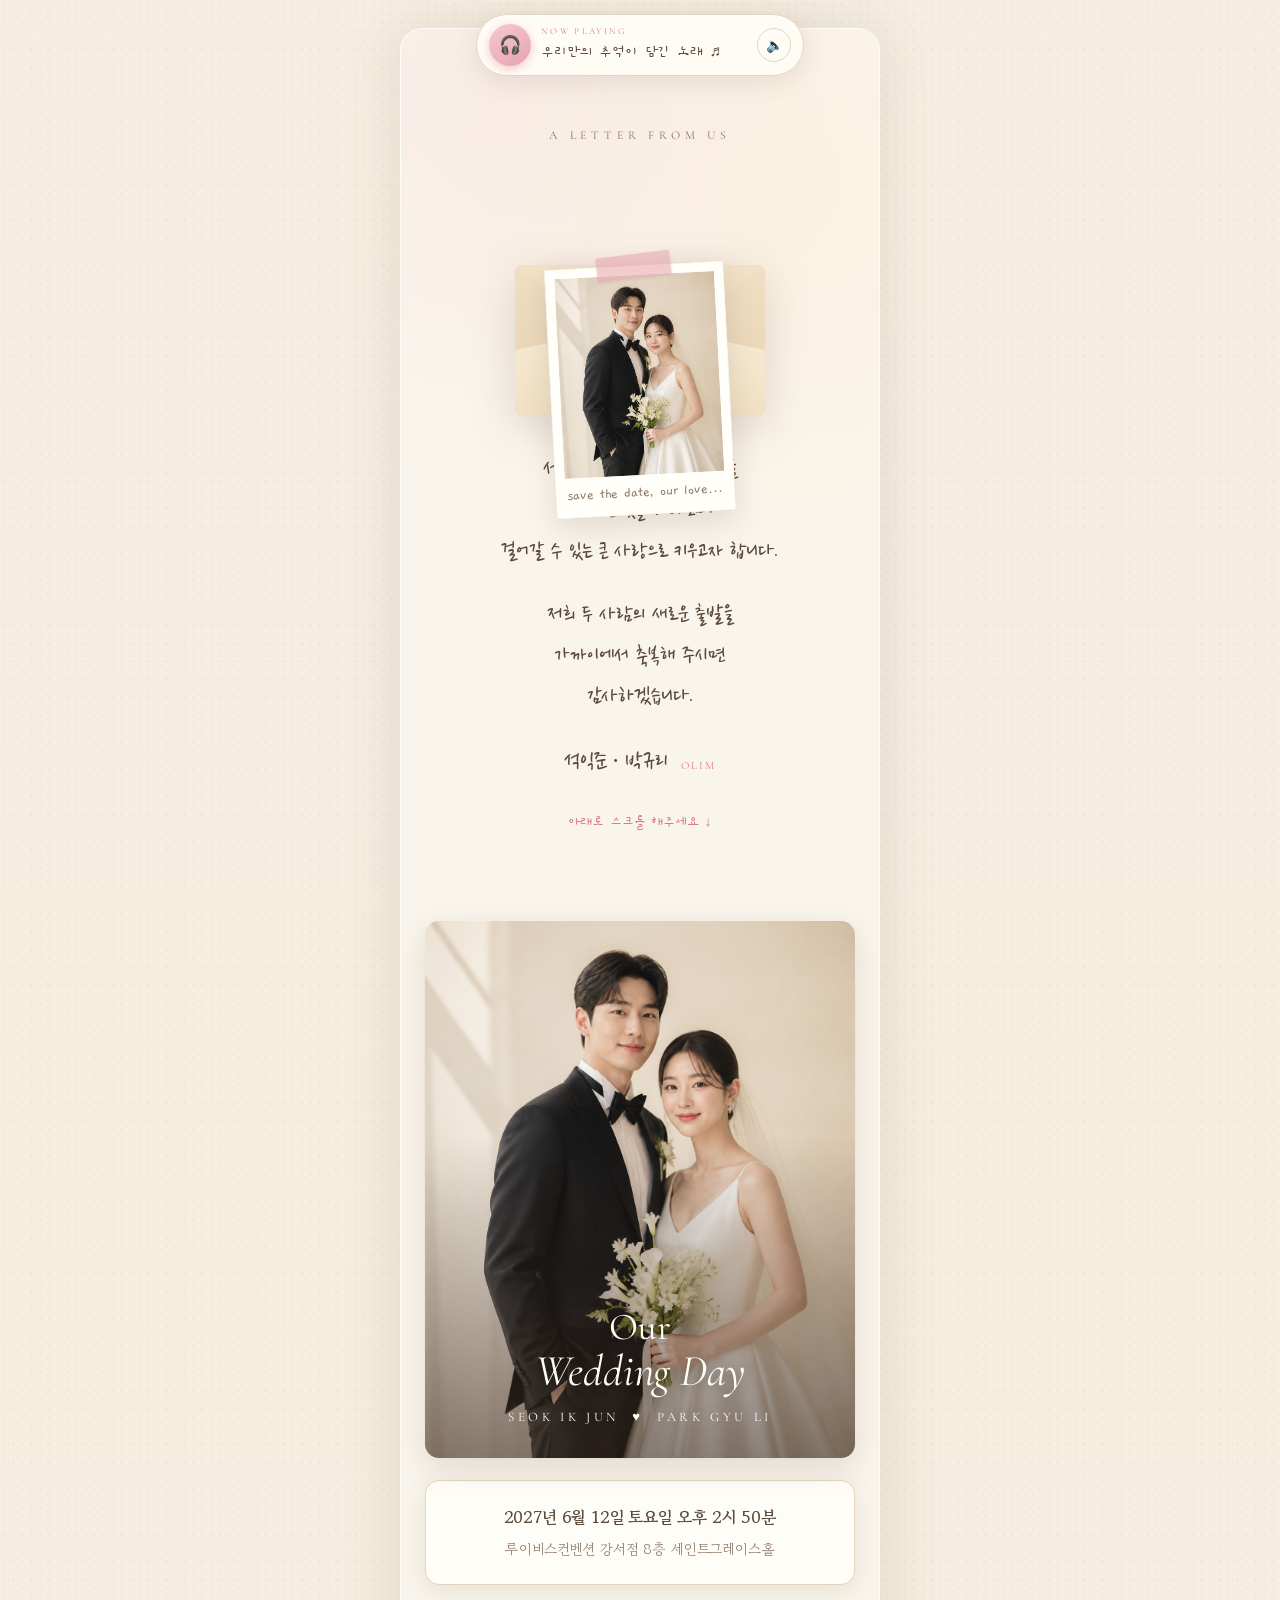
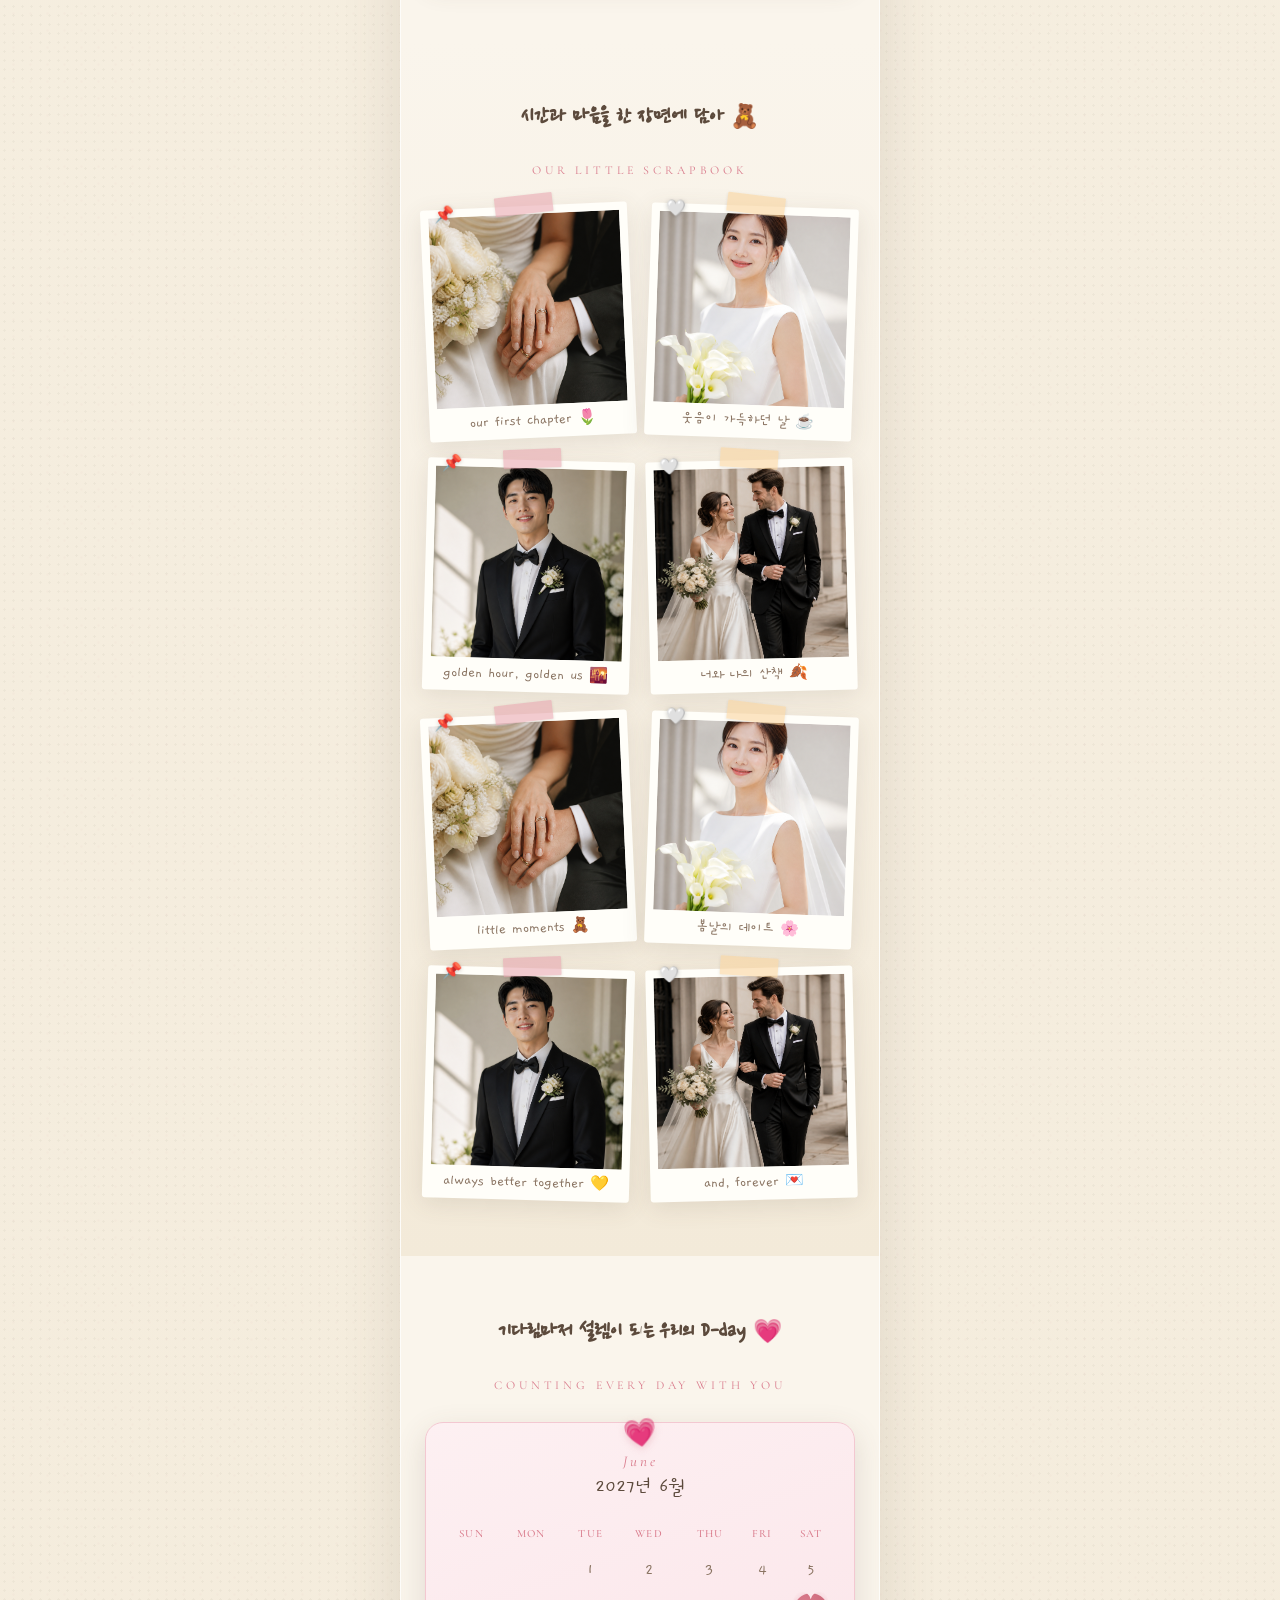
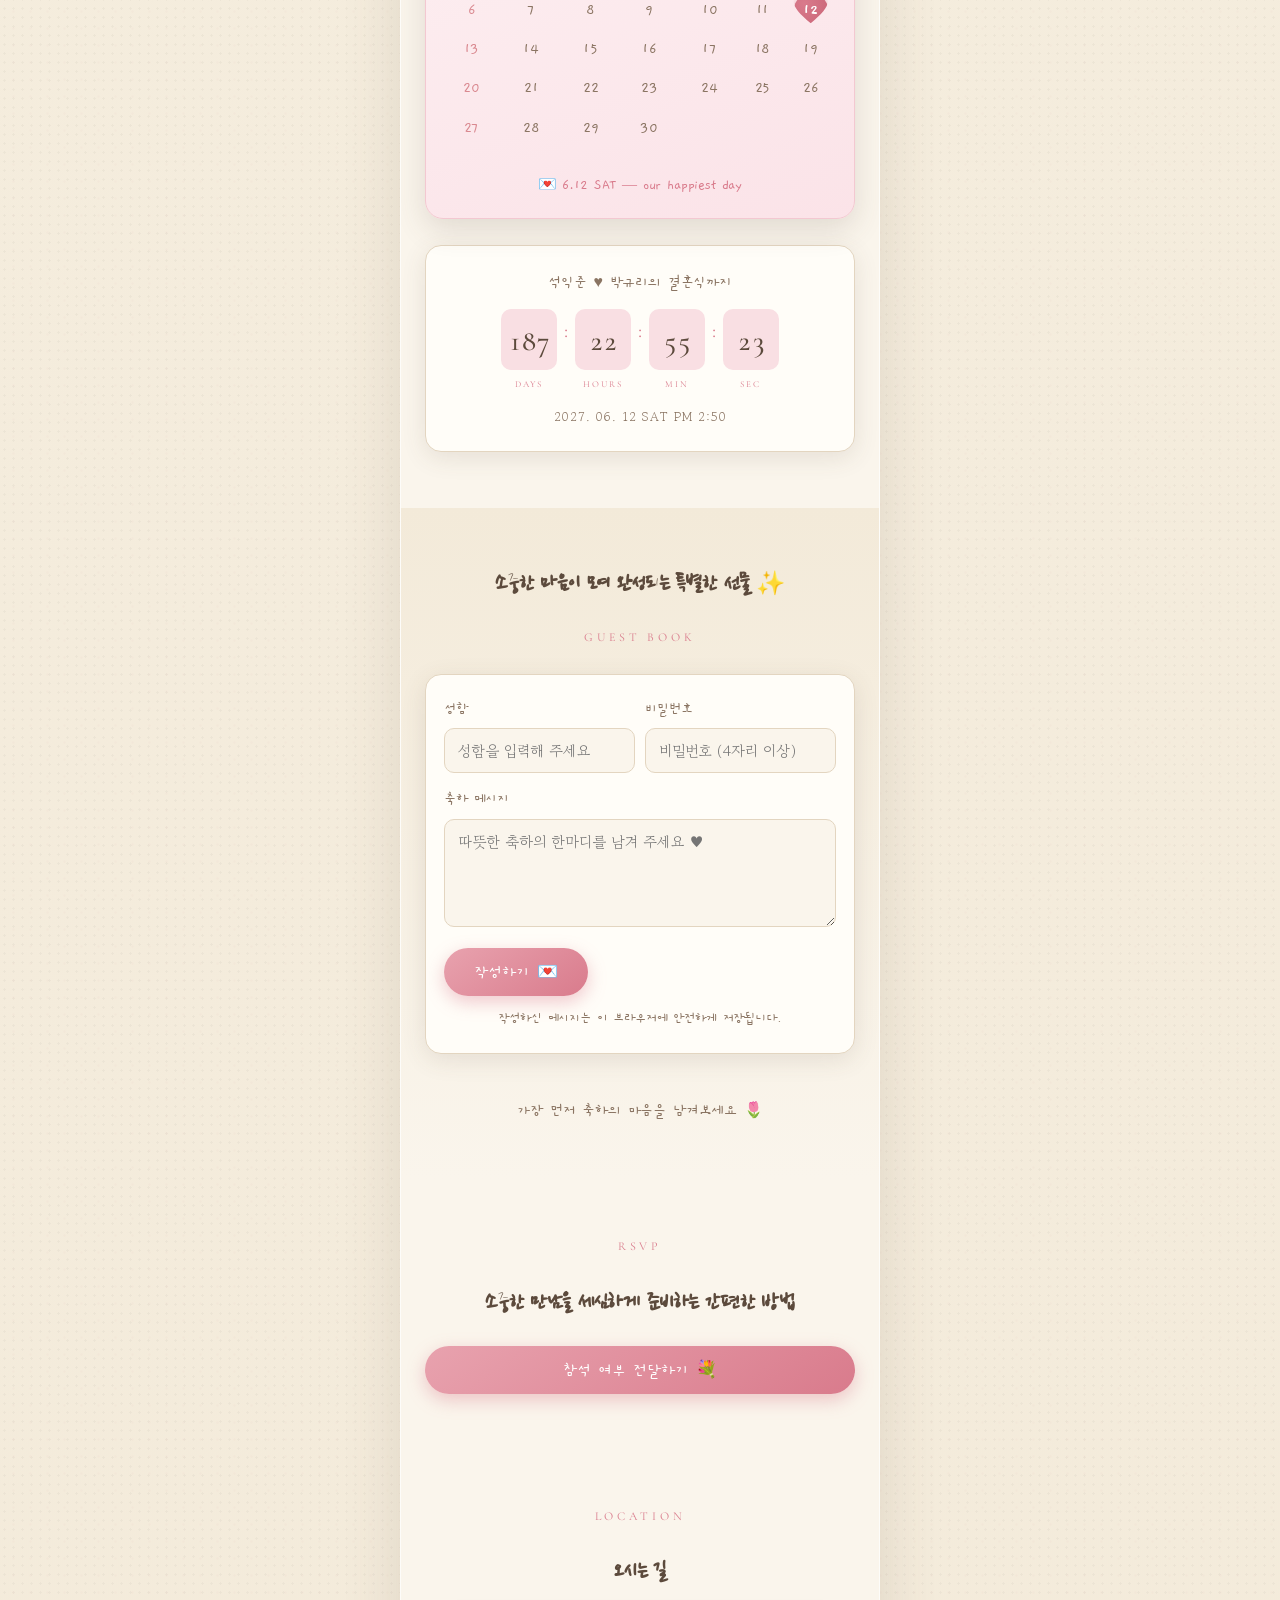
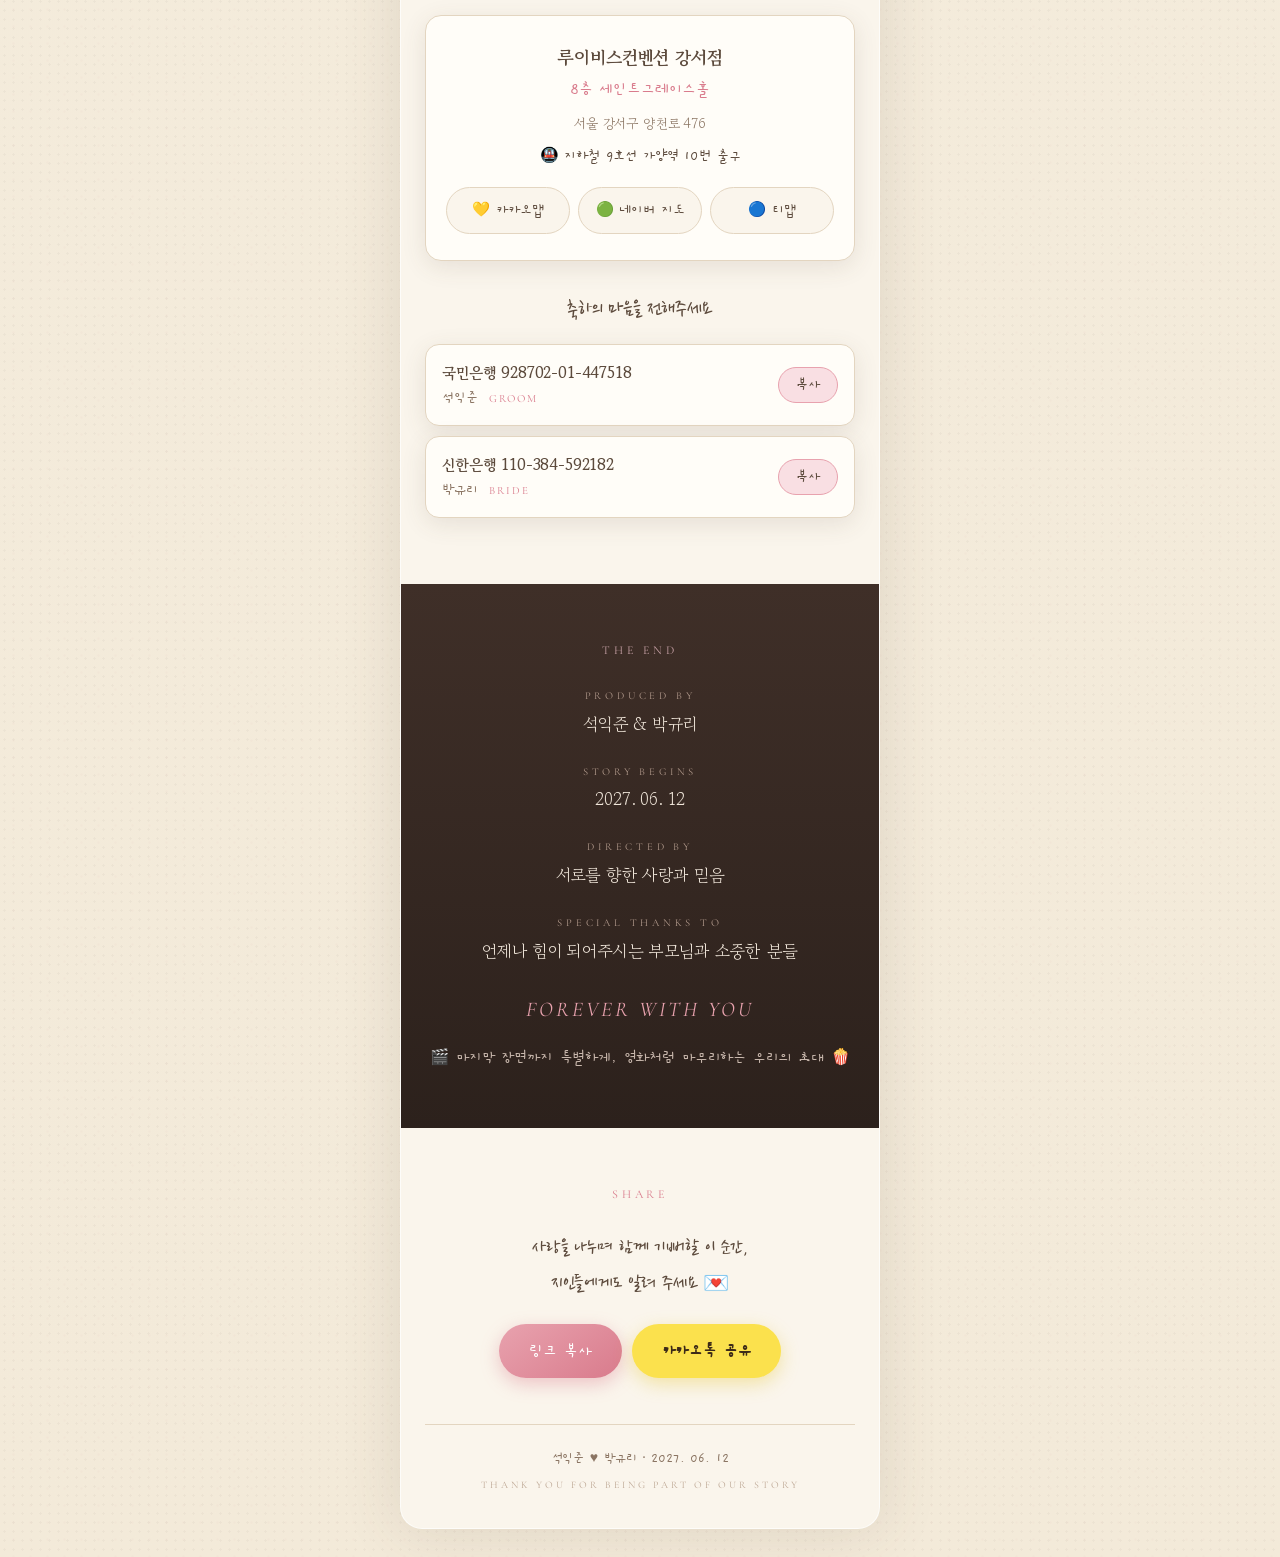
==== commit 178225e9: "letter/: script.js 캐시 무력화 쿼리 추가" ====
--- a/letter/index.html
+++ b/letter/index.html
@@ -264,6 +264,6 @@
   <!-- 토스트 -->
   <div class="toast" id="toast" aria-live="polite" hidden></div>
 
-  <script src="script.js" defer></script>
+  <script src="script.js?v=2" defer></script>
 </body>
 </html>
